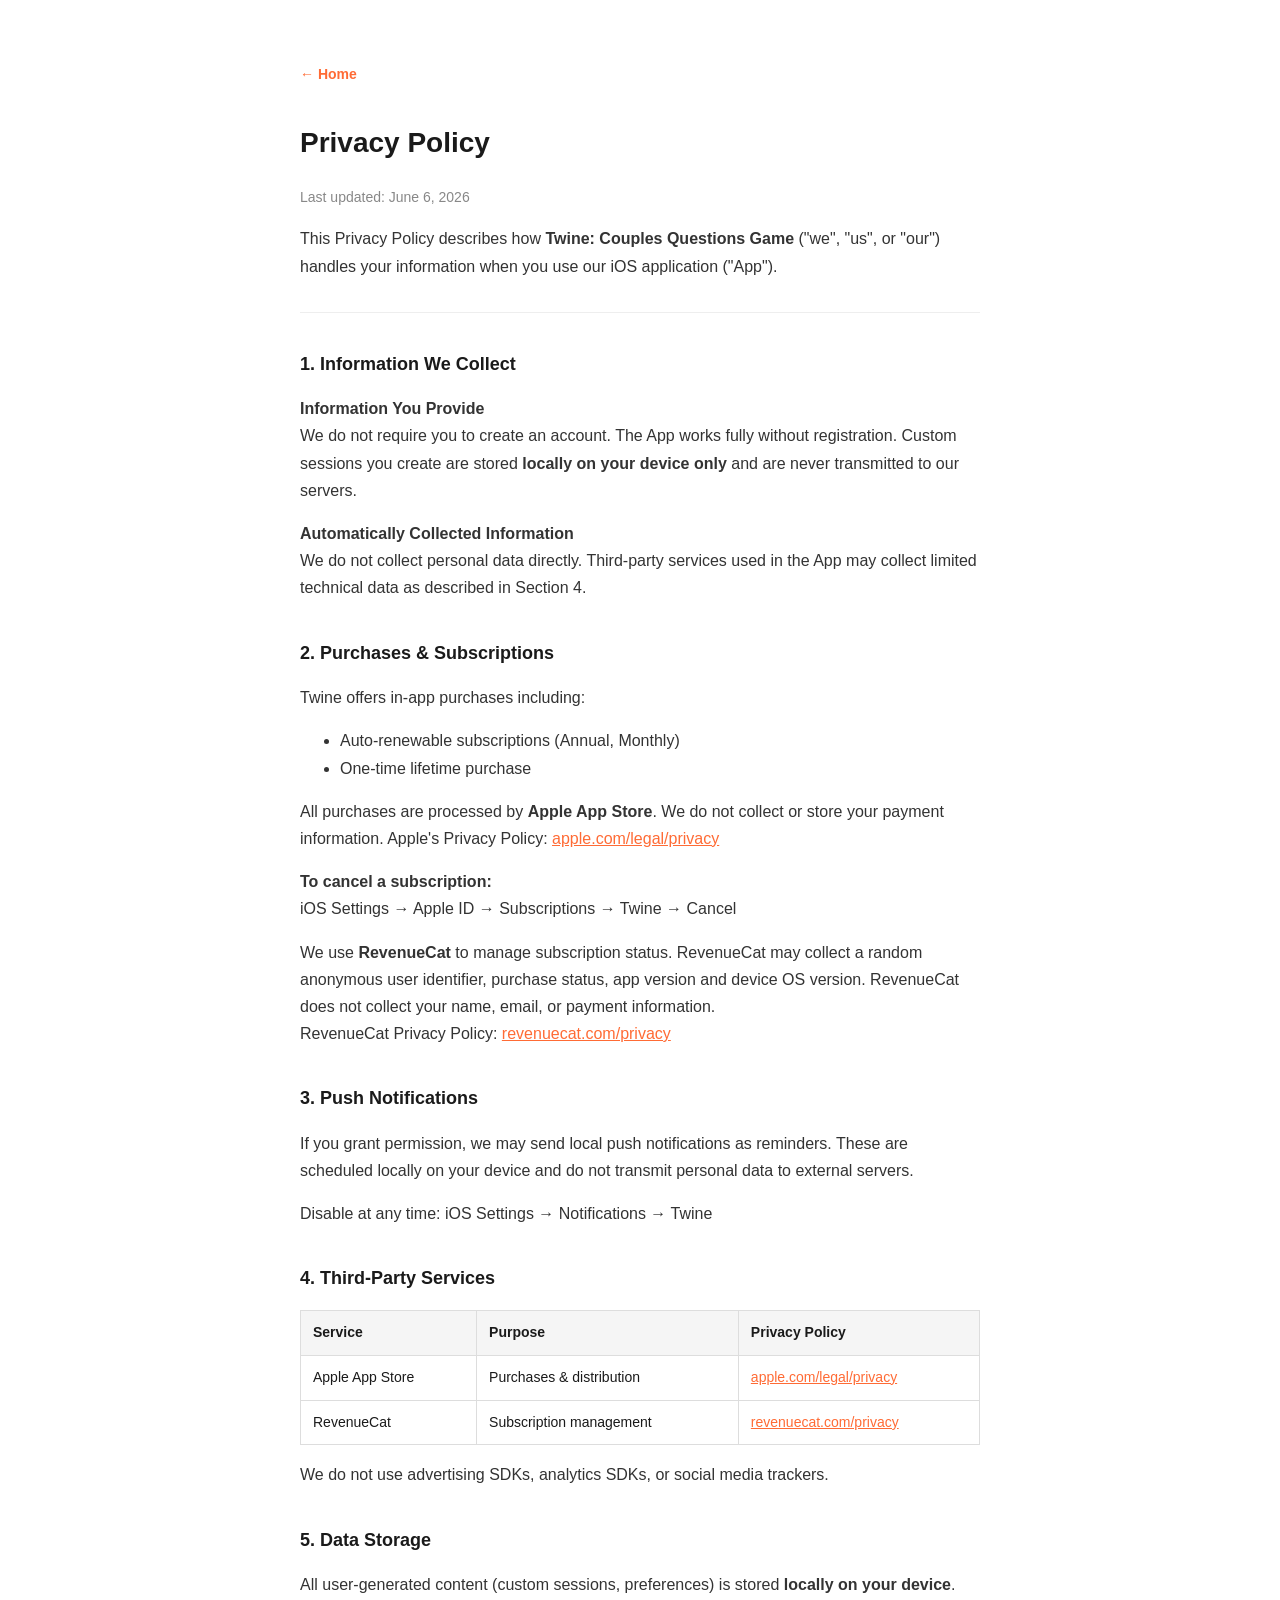
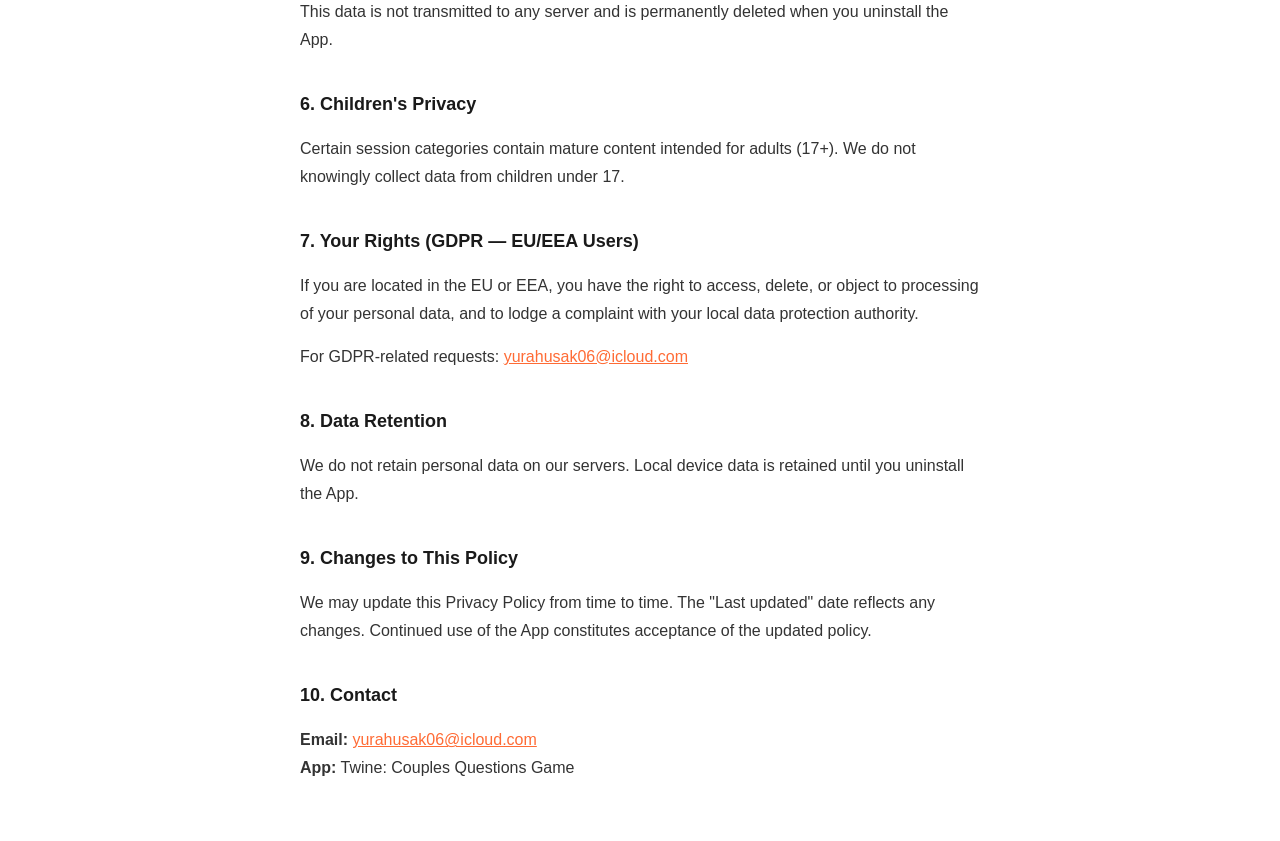
==== privacy-policy.html @ 4a6ea030 "Add privacy policy, terms of use, support and index pages Co-authored-by: Cursor <cursoragent@cursor" ====
<!DOCTYPE html>
<html lang="en">
<head>
  <meta charset="UTF-8"/>
  <meta name="viewport" content="width=device-width, initial-scale=1.0"/>
  <title>Privacy Policy — Twine</title>
  <style>
    body{font-family:-apple-system,sans-serif;max-width:680px;margin:60px auto;padding:0 24px;color:#1a1a1a;line-height:1.7}
    h1{font-size:28px;font-weight:800}
    h2{font-size:18px;font-weight:700;margin-top:36px}
    p,li{color:#333}
    table{width:100%;border-collapse:collapse;margin:16px 0}
    th,td{text-align:left;padding:10px 12px;border:1px solid #ddd;font-size:14px}
    th{background:#f5f5f5;font-weight:700}
    a{color:#FF6B35}
    hr{border:none;border-top:1px solid #eee;margin:32px 0}
    nav{margin-bottom:32px}
    nav a{margin-right:20px;font-size:14px;color:#FF6B35;font-weight:600;text-decoration:none}
    .updated{color:#888;font-size:14px;margin-top:4px}
  </style>
</head>
<body>
  <nav><a href="index.html">← Home</a></nav>

  <h1>Privacy Policy</h1>
  <p class="updated">Last updated: June 6, 2026</p>

  <p>This Privacy Policy describes how <strong>Twine: Couples Questions Game</strong> ("we", "us", or "our") handles your information when you use our iOS application ("App").</p>

  <hr/>

  <h2>1. Information We Collect</h2>
  <p><strong>Information You Provide</strong><br/>We do not require you to create an account. The App works fully without registration. Custom sessions you create are stored <strong>locally on your device only</strong> and are never transmitted to our servers.</p>
  <p><strong>Automatically Collected Information</strong><br/>We do not collect personal data directly. Third-party services used in the App may collect limited technical data as described in Section 4.</p>

  <h2>2. Purchases &amp; Subscriptions</h2>
  <p>Twine offers in-app purchases including:</p>
  <ul>
    <li>Auto-renewable subscriptions (Annual, Monthly)</li>
    <li>One-time lifetime purchase</li>
  </ul>
  <p>All purchases are processed by <strong>Apple App Store</strong>. We do not collect or store your payment information. Apple's Privacy Policy: <a href="https://www.apple.com/legal/privacy">apple.com/legal/privacy</a></p>
  <p><strong>To cancel a subscription:</strong><br/>iOS Settings → Apple ID → Subscriptions → Twine → Cancel</p>
  <p>We use <strong>RevenueCat</strong> to manage subscription status. RevenueCat may collect a random anonymous user identifier, purchase status, app version and device OS version. RevenueCat does not collect your name, email, or payment information.<br/>
  RevenueCat Privacy Policy: <a href="https://www.revenuecat.com/privacy">revenuecat.com/privacy</a></p>

  <h2>3. Push Notifications</h2>
  <p>If you grant permission, we may send local push notifications as reminders. These are scheduled locally on your device and do not transmit personal data to external servers.</p>
  <p>Disable at any time: iOS Settings → Notifications → Twine</p>

  <h2>4. Third-Party Services</h2>
  <table>
    <tr><th>Service</th><th>Purpose</th><th>Privacy Policy</th></tr>
    <tr><td>Apple App Store</td><td>Purchases &amp; distribution</td><td><a href="https://www.apple.com/legal/privacy">apple.com/legal/privacy</a></td></tr>
    <tr><td>RevenueCat</td><td>Subscription management</td><td><a href="https://www.revenuecat.com/privacy">revenuecat.com/privacy</a></td></tr>
  </table>
  <p>We do not use advertising SDKs, analytics SDKs, or social media trackers.</p>

  <h2>5. Data Storage</h2>
  <p>All user-generated content (custom sessions, preferences) is stored <strong>locally on your device</strong>. This data is not transmitted to any server and is permanently deleted when you uninstall the App.</p>

  <h2>6. Children's Privacy</h2>
  <p>Certain session categories contain mature content intended for adults (17+). We do not knowingly collect data from children under 17.</p>

  <h2>7. Your Rights (GDPR — EU/EEA Users)</h2>
  <p>If you are located in the EU or EEA, you have the right to access, delete, or object to processing of your personal data, and to lodge a complaint with your local data protection authority.</p>
  <p>For GDPR-related requests: <a href="mailto:yurahusak06@icloud.com">yurahusak06@icloud.com</a></p>

  <h2>8. Data Retention</h2>
  <p>We do not retain personal data on our servers. Local device data is retained until you uninstall the App.</p>

  <h2>9. Changes to This Policy</h2>
  <p>We may update this Privacy Policy from time to time. The "Last updated" date reflects any changes. Continued use of the App constitutes acceptance of the updated policy.</p>

  <h2>10. Contact</h2>
  <p><strong>Email:</strong> <a href="mailto:yurahusak06@icloud.com">yurahusak06@icloud.com</a><br/>
  <strong>App:</strong> Twine: Couples Questions Game</p>
</body>
</html>
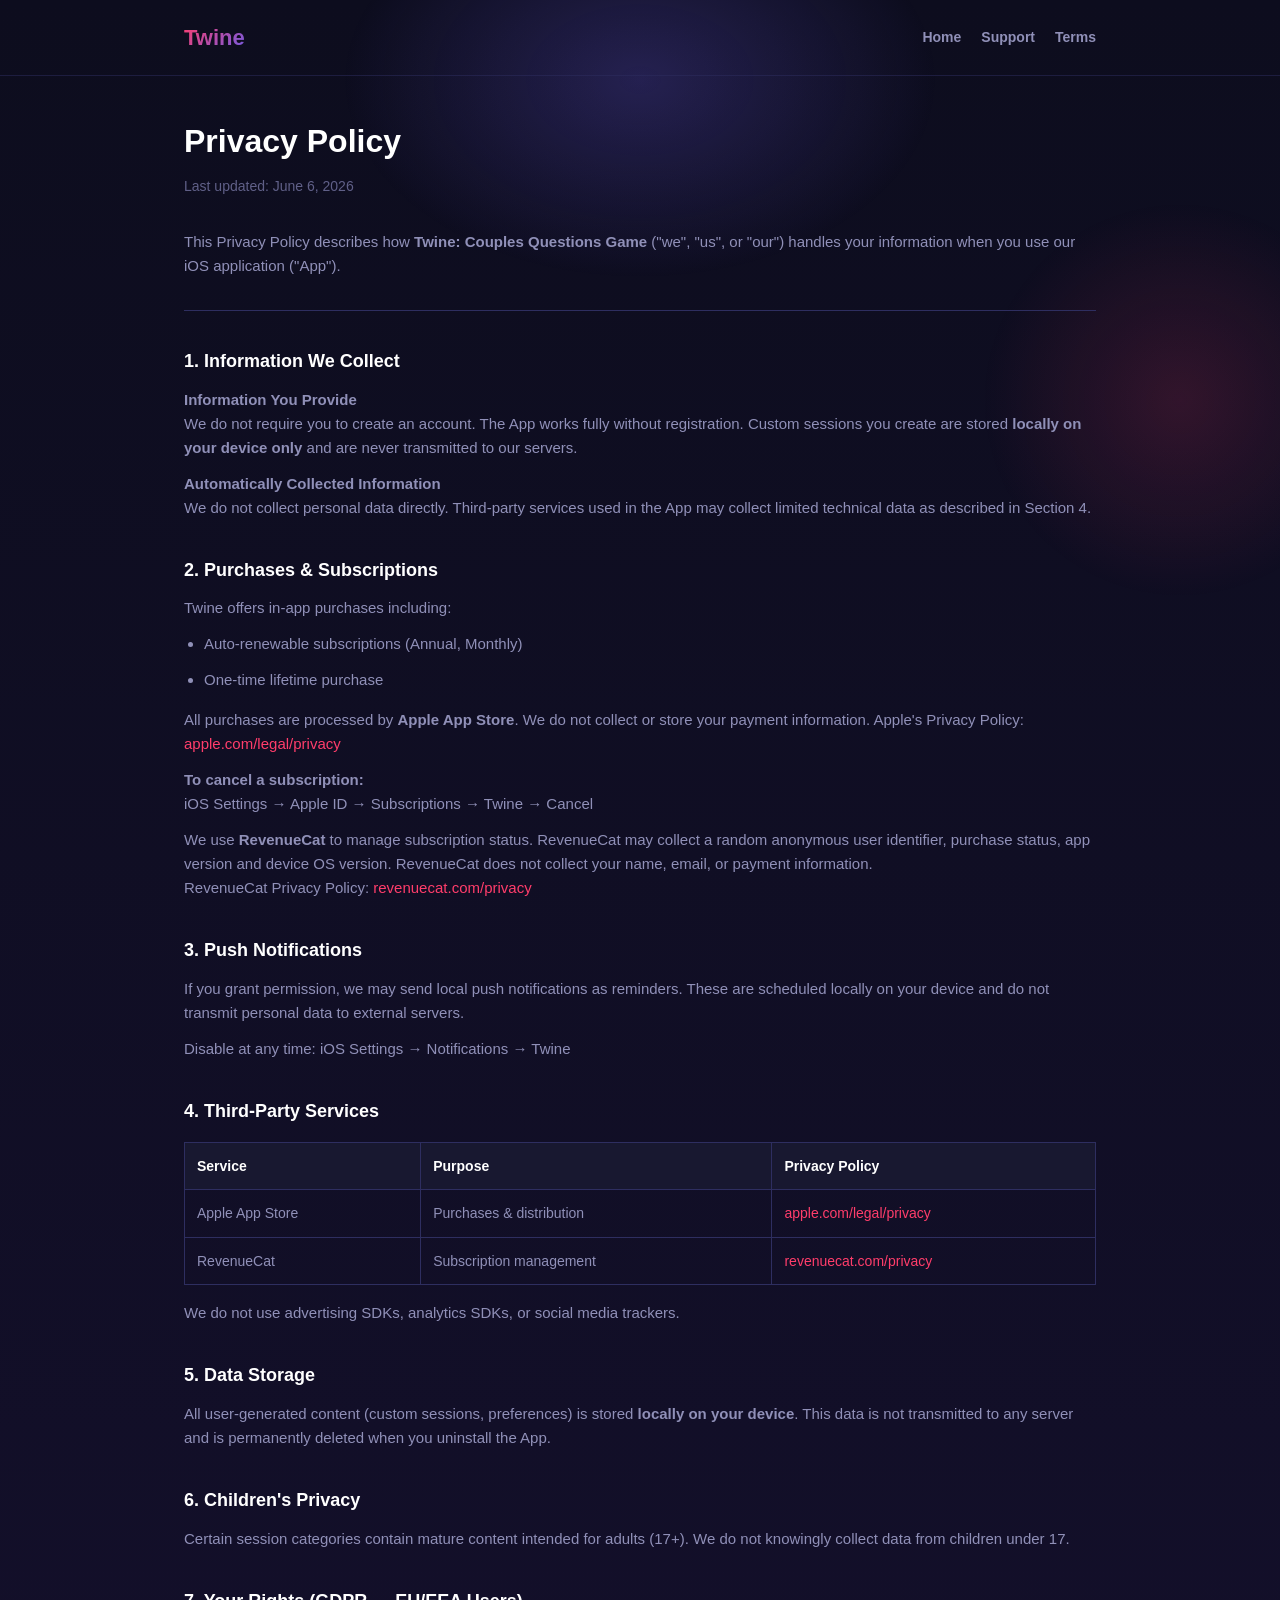
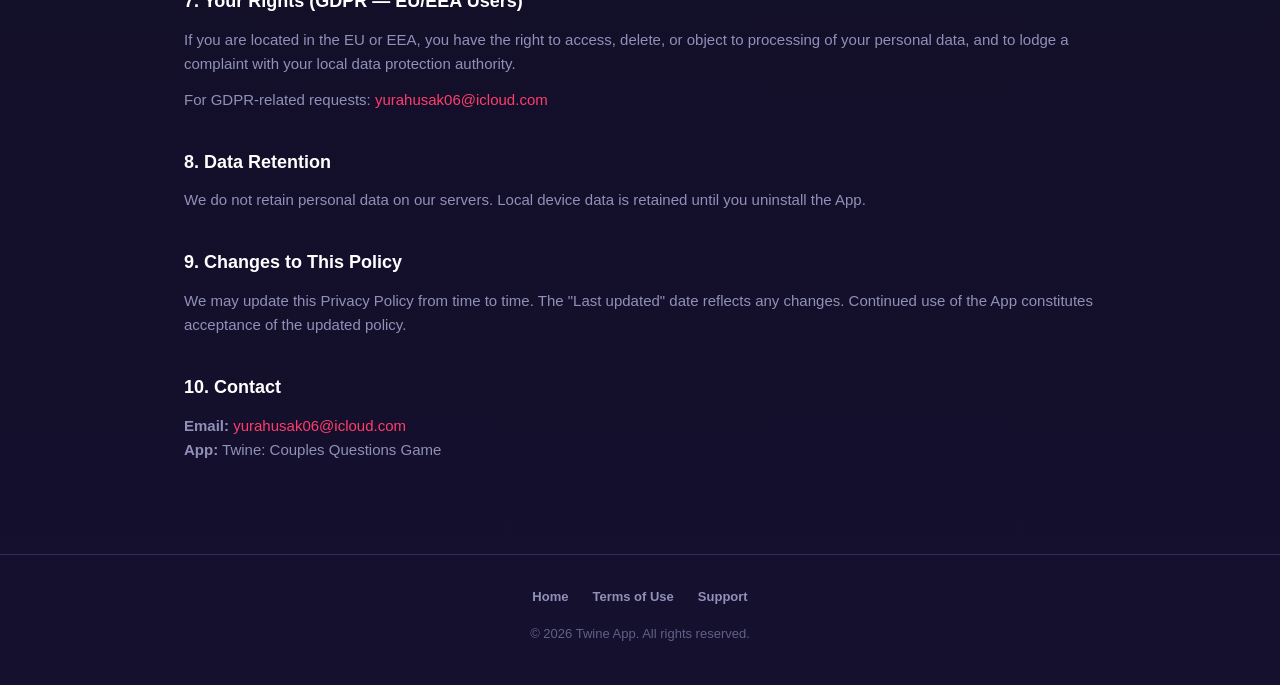
==== commit 90e88c5b: "redesign site in Twine app style" ====
--- a/privacy-policy.html
+++ b/privacy-policy.html
@@ -4,76 +4,89 @@
   <meta charset="UTF-8"/>
   <meta name="viewport" content="width=device-width, initial-scale=1.0"/>
   <title>Privacy Policy — Twine</title>
-  <style>
-    body{font-family:-apple-system,sans-serif;max-width:680px;margin:60px auto;padding:0 24px;color:#1a1a1a;line-height:1.7}
-    h1{font-size:28px;font-weight:800}
-    h2{font-size:18px;font-weight:700;margin-top:36px}
-    p,li{color:#333}
-    table{width:100%;border-collapse:collapse;margin:16px 0}
-    th,td{text-align:left;padding:10px 12px;border:1px solid #ddd;font-size:14px}
-    th{background:#f5f5f5;font-weight:700}
-    a{color:#FF6B35}
-    hr{border:none;border-top:1px solid #eee;margin:32px 0}
-    nav{margin-bottom:32px}
-    nav a{margin-right:20px;font-size:14px;color:#FF6B35;font-weight:600;text-decoration:none}
-    .updated{color:#888;font-size:14px;margin-top:4px}
-  </style>
+  <link rel="stylesheet" href="styles.css"/>
 </head>
 <body>
-  <nav><a href="index.html">← Home</a></nav>
+  <div class="glow"></div>
 
-  <h1>Privacy Policy</h1>
-  <p class="updated">Last updated: June 6, 2026</p>
+  <header>
+    <div class="container header-inner">
+      <a href="index.html" class="logo">Twine</a>
+      <nav class="header-nav">
+        <a href="index.html">Home</a>
+        <a href="support.html">Support</a>
+        <a href="terms-of-use.html">Terms</a>
+      </nav>
+    </div>
+  </header>
 
-  <p>This Privacy Policy describes how <strong>Twine: Couples Questions Game</strong> ("we", "us", or "our") handles your information when you use our iOS application ("App").</p>
+  <main class="legal-page">
+    <div class="container">
+      <h1>Privacy Policy</h1>
+      <p class="updated">Last updated: June 6, 2026</p>
 
-  <hr/>
+      <p>This Privacy Policy describes how <strong>Twine: Couples Questions Game</strong> ("we", "us", or "our") handles your information when you use our iOS application ("App").</p>
 
-  <h2>1. Information We Collect</h2>
-  <p><strong>Information You Provide</strong><br/>We do not require you to create an account. The App works fully without registration. Custom sessions you create are stored <strong>locally on your device only</strong> and are never transmitted to our servers.</p>
-  <p><strong>Automatically Collected Information</strong><br/>We do not collect personal data directly. Third-party services used in the App may collect limited technical data as described in Section 4.</p>
+      <hr/>
 
-  <h2>2. Purchases &amp; Subscriptions</h2>
-  <p>Twine offers in-app purchases including:</p>
-  <ul>
-    <li>Auto-renewable subscriptions (Annual, Monthly)</li>
-    <li>One-time lifetime purchase</li>
-  </ul>
-  <p>All purchases are processed by <strong>Apple App Store</strong>. We do not collect or store your payment information. Apple's Privacy Policy: <a href="https://www.apple.com/legal/privacy">apple.com/legal/privacy</a></p>
-  <p><strong>To cancel a subscription:</strong><br/>iOS Settings → Apple ID → Subscriptions → Twine → Cancel</p>
-  <p>We use <strong>RevenueCat</strong> to manage subscription status. RevenueCat may collect a random anonymous user identifier, purchase status, app version and device OS version. RevenueCat does not collect your name, email, or payment information.<br/>
-  RevenueCat Privacy Policy: <a href="https://www.revenuecat.com/privacy">revenuecat.com/privacy</a></p>
+      <h2>1. Information We Collect</h2>
+      <p><strong>Information You Provide</strong><br/>We do not require you to create an account. The App works fully without registration. Custom sessions you create are stored <strong>locally on your device only</strong> and are never transmitted to our servers.</p>
+      <p><strong>Automatically Collected Information</strong><br/>We do not collect personal data directly. Third-party services used in the App may collect limited technical data as described in Section 4.</p>
 
-  <h2>3. Push Notifications</h2>
-  <p>If you grant permission, we may send local push notifications as reminders. These are scheduled locally on your device and do not transmit personal data to external servers.</p>
-  <p>Disable at any time: iOS Settings → Notifications → Twine</p>
+      <h2>2. Purchases &amp; Subscriptions</h2>
+      <p>Twine offers in-app purchases including:</p>
+      <ul>
+        <li>Auto-renewable subscriptions (Annual, Monthly)</li>
+        <li>One-time lifetime purchase</li>
+      </ul>
+      <p>All purchases are processed by <strong>Apple App Store</strong>. We do not collect or store your payment information. Apple's Privacy Policy: <a href="https://www.apple.com/legal/privacy">apple.com/legal/privacy</a></p>
+      <p><strong>To cancel a subscription:</strong><br/>iOS Settings → Apple ID → Subscriptions → Twine → Cancel</p>
+      <p>We use <strong>RevenueCat</strong> to manage subscription status. RevenueCat may collect a random anonymous user identifier, purchase status, app version and device OS version. RevenueCat does not collect your name, email, or payment information.<br/>
+      RevenueCat Privacy Policy: <a href="https://www.revenuecat.com/privacy">revenuecat.com/privacy</a></p>
 
-  <h2>4. Third-Party Services</h2>
-  <table>
-    <tr><th>Service</th><th>Purpose</th><th>Privacy Policy</th></tr>
-    <tr><td>Apple App Store</td><td>Purchases &amp; distribution</td><td><a href="https://www.apple.com/legal/privacy">apple.com/legal/privacy</a></td></tr>
-    <tr><td>RevenueCat</td><td>Subscription management</td><td><a href="https://www.revenuecat.com/privacy">revenuecat.com/privacy</a></td></tr>
-  </table>
-  <p>We do not use advertising SDKs, analytics SDKs, or social media trackers.</p>
+      <h2>3. Push Notifications</h2>
+      <p>If you grant permission, we may send local push notifications as reminders. These are scheduled locally on your device and do not transmit personal data to external servers.</p>
+      <p>Disable at any time: iOS Settings → Notifications → Twine</p>
 
-  <h2>5. Data Storage</h2>
-  <p>All user-generated content (custom sessions, preferences) is stored <strong>locally on your device</strong>. This data is not transmitted to any server and is permanently deleted when you uninstall the App.</p>
+      <h2>4. Third-Party Services</h2>
+      <table>
+        <tr><th>Service</th><th>Purpose</th><th>Privacy Policy</th></tr>
+        <tr><td>Apple App Store</td><td>Purchases &amp; distribution</td><td><a href="https://www.apple.com/legal/privacy">apple.com/legal/privacy</a></td></tr>
+        <tr><td>RevenueCat</td><td>Subscription management</td><td><a href="https://www.revenuecat.com/privacy">revenuecat.com/privacy</a></td></tr>
+      </table>
+      <p>We do not use advertising SDKs, analytics SDKs, or social media trackers.</p>
 
-  <h2>6. Children's Privacy</h2>
-  <p>Certain session categories contain mature content intended for adults (17+). We do not knowingly collect data from children under 17.</p>
+      <h2>5. Data Storage</h2>
+      <p>All user-generated content (custom sessions, preferences) is stored <strong>locally on your device</strong>. This data is not transmitted to any server and is permanently deleted when you uninstall the App.</p>
 
-  <h2>7. Your Rights (GDPR — EU/EEA Users)</h2>
-  <p>If you are located in the EU or EEA, you have the right to access, delete, or object to processing of your personal data, and to lodge a complaint with your local data protection authority.</p>
-  <p>For GDPR-related requests: <a href="mailto:yurahusak06@icloud.com">yurahusak06@icloud.com</a></p>
+      <h2>6. Children's Privacy</h2>
+      <p>Certain session categories contain mature content intended for adults (17+). We do not knowingly collect data from children under 17.</p>
 
-  <h2>8. Data Retention</h2>
-  <p>We do not retain personal data on our servers. Local device data is retained until you uninstall the App.</p>
+      <h2>7. Your Rights (GDPR — EU/EEA Users)</h2>
+      <p>If you are located in the EU or EEA, you have the right to access, delete, or object to processing of your personal data, and to lodge a complaint with your local data protection authority.</p>
+      <p>For GDPR-related requests: <a href="mailto:yurahusak06@icloud.com">yurahusak06@icloud.com</a></p>
 
-  <h2>9. Changes to This Policy</h2>
-  <p>We may update this Privacy Policy from time to time. The "Last updated" date reflects any changes. Continued use of the App constitutes acceptance of the updated policy.</p>
+      <h2>8. Data Retention</h2>
+      <p>We do not retain personal data on our servers. Local device data is retained until you uninstall the App.</p>
 
-  <h2>10. Contact</h2>
-  <p><strong>Email:</strong> <a href="mailto:yurahusak06@icloud.com">yurahusak06@icloud.com</a><br/>
-  <strong>App:</strong> Twine: Couples Questions Game</p>
+      <h2>9. Changes to This Policy</h2>
+      <p>We may update this Privacy Policy from time to time. The "Last updated" date reflects any changes. Continued use of the App constitutes acceptance of the updated policy.</p>
+
+      <h2>10. Contact</h2>
+      <p><strong>Email:</strong> <a href="mailto:yurahusak06@icloud.com">yurahusak06@icloud.com</a><br/>
+      <strong>App:</strong> Twine: Couples Questions Game</p>
+    </div>
+  </main>
+
+  <footer>
+    <div class="container">
+      <nav>
+        <a href="index.html">Home</a>
+        <a href="terms-of-use.html">Terms of Use</a>
+        <a href="support.html">Support</a>
+      </nav>
+      <p>© 2026 Twine App. All rights reserved.</p>
+    </div>
+  </footer>
 </body>
 </html>
--- a/styles.css
+++ b/styles.css
@@ -0,0 +1,368 @@
+:root {
+  --bg: #0D0D1E;
+  --bg2: #15102E;
+  --surface: #181830;
+  --surface-high: #22224A;
+  --border: #2E2E60;
+  --primary: #FF3D6B;
+  --secondary: #6C5CE7;
+  --accent: #FFB800;
+  --success: #00D9A3;
+  --text: #FFFFFF;
+  --text-secondary: #9090B8;
+  --text-tertiary: #606088;
+  --radius: 16px;
+  --radius-lg: 24px;
+  --max-width: 960px;
+}
+
+* { box-sizing: border-box; margin: 0; padding: 0; }
+
+html { scroll-behavior: smooth; }
+
+body {
+  font-family: -apple-system, BlinkMacSystemFont, "SF Pro Display", "Segoe UI", sans-serif;
+  background: linear-gradient(180deg, var(--bg) 0%, var(--bg2) 100%);
+  color: var(--text);
+  line-height: 1.6;
+  min-height: 100vh;
+}
+
+a { color: var(--primary); text-decoration: none; }
+a:hover { opacity: 0.85; }
+
+.container {
+  max-width: var(--max-width);
+  margin: 0 auto;
+  padding: 0 24px;
+}
+
+/* Glow background */
+.glow {
+  position: fixed;
+  inset: 0;
+  pointer-events: none;
+  z-index: 0;
+  overflow: hidden;
+}
+.glow::before {
+  content: "";
+  position: absolute;
+  top: -120px;
+  left: 50%;
+  transform: translateX(-50%);
+  width: 600px;
+  height: 400px;
+  background: radial-gradient(ellipse, rgba(108, 92, 231, 0.25) 0%, transparent 70%);
+}
+.glow::after {
+  content: "";
+  position: absolute;
+  top: 200px;
+  right: -100px;
+  width: 400px;
+  height: 400px;
+  background: radial-gradient(ellipse, rgba(255, 61, 107, 0.15) 0%, transparent 70%);
+}
+
+/* Header */
+header {
+  position: relative;
+  z-index: 1;
+  padding: 20px 0;
+  border-bottom: 1px solid rgba(46, 46, 96, 0.5);
+}
+.header-inner {
+  display: flex;
+  align-items: center;
+  justify-content: space-between;
+  gap: 16px;
+}
+.logo {
+  font-size: 22px;
+  font-weight: 900;
+  background: linear-gradient(135deg, var(--primary), var(--secondary));
+  -webkit-background-clip: text;
+  -webkit-text-fill-color: transparent;
+  background-clip: text;
+}
+nav.header-nav {
+  display: flex;
+  gap: 20px;
+  flex-wrap: wrap;
+}
+nav.header-nav a {
+  color: var(--text-secondary);
+  font-size: 14px;
+  font-weight: 600;
+}
+nav.header-nav a:hover { color: var(--text); }
+
+/* Hero */
+.hero {
+  position: relative;
+  z-index: 1;
+  padding: 80px 0 60px;
+  text-align: center;
+}
+.hero-emoji { font-size: 64px; margin-bottom: 20px; }
+.hero h1 {
+  font-size: clamp(36px, 6vw, 56px);
+  font-weight: 900;
+  line-height: 1.1;
+  margin-bottom: 16px;
+  background: linear-gradient(135deg, #fff 0%, var(--text-secondary) 100%);
+  -webkit-background-clip: text;
+  -webkit-text-fill-color: transparent;
+  background-clip: text;
+}
+.hero h1 span {
+  background: linear-gradient(135deg, var(--primary), var(--secondary));
+  -webkit-background-clip: text;
+  -webkit-text-fill-color: transparent;
+  background-clip: text;
+}
+.hero p {
+  font-size: 18px;
+  color: var(--text-secondary);
+  max-width: 520px;
+  margin: 0 auto 32px;
+  line-height: 1.7;
+}
+.badge {
+  display: inline-block;
+  background: rgba(108, 92, 231, 0.2);
+  border: 1px solid rgba(108, 92, 231, 0.4);
+  color: var(--secondary);
+  font-size: 12px;
+  font-weight: 700;
+  letter-spacing: 0.08em;
+  text-transform: uppercase;
+  padding: 6px 14px;
+  border-radius: 100px;
+  margin-bottom: 24px;
+}
+
+/* Stats */
+.stats {
+  display: flex;
+  justify-content: center;
+  gap: 40px;
+  flex-wrap: wrap;
+  margin: 48px 0;
+}
+.stat { text-align: center; }
+.stat-num {
+  font-size: 32px;
+  font-weight: 900;
+  background: linear-gradient(135deg, var(--primary), var(--secondary));
+  -webkit-background-clip: text;
+  -webkit-text-fill-color: transparent;
+  background-clip: text;
+}
+.stat-label {
+  font-size: 13px;
+  color: var(--text-tertiary);
+  font-weight: 600;
+  margin-top: 4px;
+}
+
+/* Features */
+.features {
+  position: relative;
+  z-index: 1;
+  padding: 60px 0;
+}
+.section-title {
+  text-align: center;
+  font-size: 28px;
+  font-weight: 800;
+  margin-bottom: 40px;
+}
+.feature-grid {
+  display: grid;
+  grid-template-columns: repeat(auto-fit, minmax(260px, 1fr));
+  gap: 16px;
+}
+.feature-card {
+  background: var(--surface);
+  border: 1px solid var(--border);
+  border-radius: var(--radius);
+  padding: 24px;
+  transition: transform 0.2s, border-color 0.2s;
+}
+.feature-card:hover {
+  transform: translateY(-2px);
+  border-color: rgba(255, 61, 107, 0.4);
+}
+.feature-icon { font-size: 32px; margin-bottom: 12px; }
+.feature-card h3 {
+  font-size: 16px;
+  font-weight: 700;
+  margin-bottom: 8px;
+}
+.feature-card p {
+  font-size: 14px;
+  color: var(--text-secondary);
+  line-height: 1.6;
+}
+
+/* Categories */
+.categories {
+  position: relative;
+  z-index: 1;
+  padding: 40px 0 60px;
+}
+.category-pills {
+  display: flex;
+  flex-wrap: wrap;
+  gap: 10px;
+  justify-content: center;
+}
+.pill {
+  background: var(--surface-high);
+  border: 1px solid var(--border);
+  border-radius: 100px;
+  padding: 8px 16px;
+  font-size: 13px;
+  font-weight: 600;
+  color: var(--text-secondary);
+}
+
+/* CTA */
+.cta {
+  position: relative;
+  z-index: 1;
+  padding: 60px 0 80px;
+  text-align: center;
+}
+.cta-box {
+  background: linear-gradient(135deg, rgba(255, 61, 107, 0.15), rgba(108, 92, 231, 0.15));
+  border: 1px solid rgba(255, 61, 107, 0.3);
+  border-radius: var(--radius-lg);
+  padding: 48px 32px;
+}
+.cta-box h2 {
+  font-size: 28px;
+  font-weight: 800;
+  margin-bottom: 12px;
+}
+.cta-box p {
+  color: var(--text-secondary);
+  margin-bottom: 28px;
+  font-size: 16px;
+}
+.btn {
+  display: inline-block;
+  background: linear-gradient(135deg, var(--primary), var(--secondary));
+  color: white;
+  font-size: 16px;
+  font-weight: 700;
+  padding: 14px 32px;
+  border-radius: var(--radius);
+  transition: opacity 0.2s, transform 0.2s;
+}
+.btn:hover { opacity: 0.9; transform: scale(1.02); color: white; }
+
+/* Legal pages */
+.legal-page {
+  position: relative;
+  z-index: 1;
+  padding: 40px 0 80px;
+}
+.legal-page h1 {
+  font-size: 32px;
+  font-weight: 900;
+  margin-bottom: 8px;
+}
+.legal-page .updated {
+  color: var(--text-tertiary);
+  font-size: 14px;
+  margin-bottom: 32px;
+}
+.legal-page h2 {
+  font-size: 18px;
+  font-weight: 700;
+  margin: 36px 0 12px;
+  color: var(--text);
+}
+.legal-page p, .legal-page li {
+  color: var(--text-secondary);
+  margin-bottom: 12px;
+  font-size: 15px;
+}
+.legal-page ul { padding-left: 20px; margin-bottom: 16px; }
+.legal-page hr {
+  border: none;
+  border-top: 1px solid var(--border);
+  margin: 32px 0;
+}
+.legal-page table {
+  width: 100%;
+  border-collapse: collapse;
+  margin: 16px 0;
+  font-size: 14px;
+}
+.legal-page th, .legal-page td {
+  text-align: left;
+  padding: 12px;
+  border: 1px solid var(--border);
+  color: var(--text-secondary);
+}
+.legal-page th {
+  background: var(--surface);
+  color: var(--text);
+  font-weight: 700;
+}
+.contact-box {
+  background: var(--surface);
+  border: 1px solid var(--border);
+  border-radius: var(--radius);
+  padding: 24px;
+  margin: 24px 0;
+}
+.faq-item {
+  background: var(--surface);
+  border: 1px solid var(--border);
+  border-radius: var(--radius);
+  padding: 20px 24px;
+  margin-bottom: 12px;
+}
+.faq-item strong {
+  display: block;
+  color: var(--text);
+  margin-bottom: 8px;
+  font-size: 15px;
+}
+
+/* Footer */
+footer {
+  position: relative;
+  z-index: 1;
+  border-top: 1px solid var(--border);
+  padding: 32px 0;
+  text-align: center;
+}
+footer p {
+  color: var(--text-tertiary);
+  font-size: 13px;
+  margin-bottom: 8px;
+}
+footer nav {
+  display: flex;
+  justify-content: center;
+  gap: 24px;
+  flex-wrap: wrap;
+  margin-bottom: 16px;
+}
+footer nav a {
+  color: var(--text-secondary);
+  font-size: 13px;
+  font-weight: 600;
+}
+
+@media (max-width: 600px) {
+  .hero { padding: 48px 0 40px; }
+  .stats { gap: 24px; }
+  nav.header-nav { display: none; }
+}
